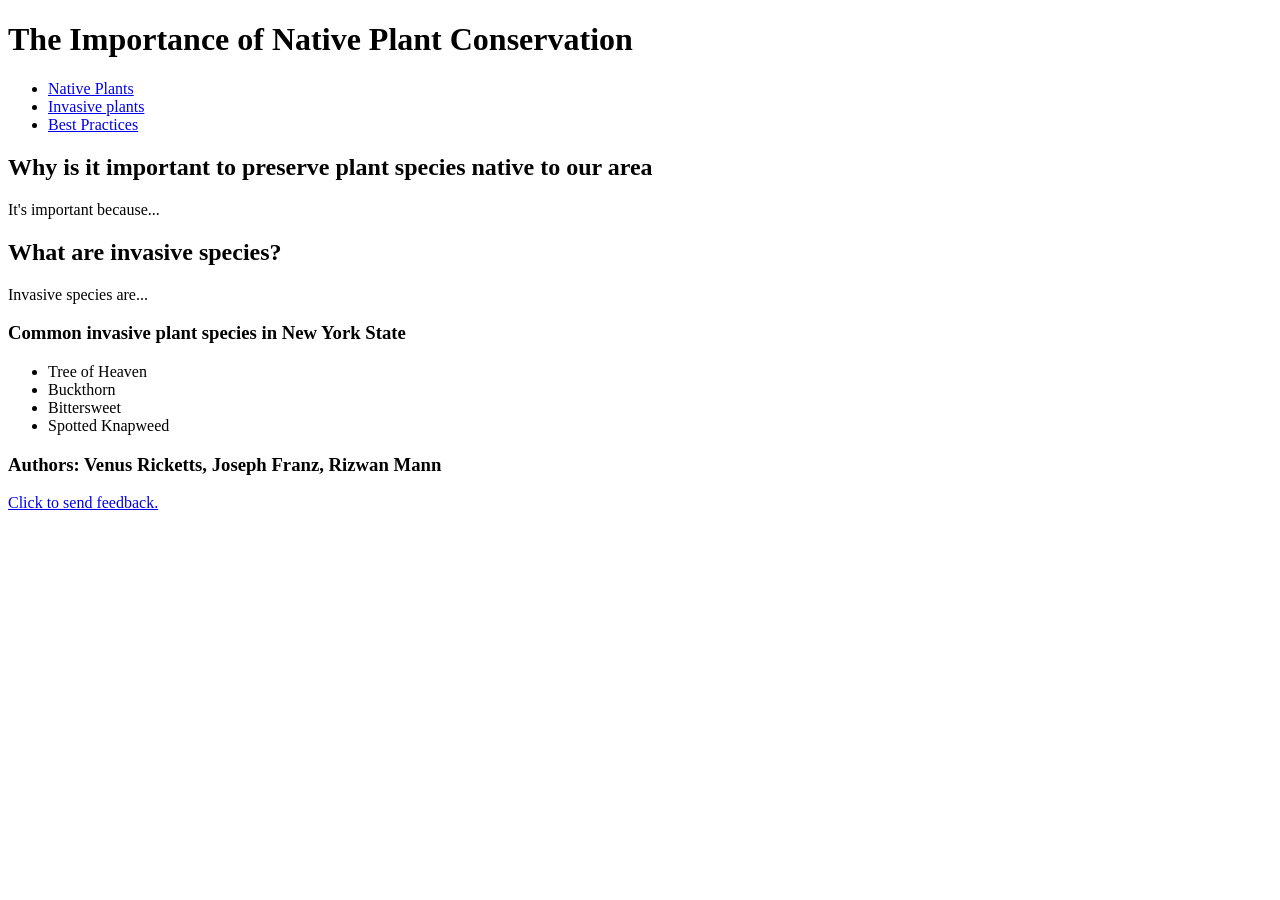
==== index.html @ ef7bb5b8 "Update navigation links and authors in index.html" ====
<!DOCTYPE html>
<html>
<head>
    <meta name="viewport" content="width=device-width, initial-scale=1" charset="utf-8" /> 
    <link rel="stylesheet" href="style.css">
    <title>Native Plants in New York State</title>
  </head>
  <body> 
   <header>
      <h1>The Importance of Native Plant Conservation</h1>
    </header>
  <nav>
    <ul>
      <li><a href="native.html">Native Plants</a></li>
      <li><a href="invasive.html">Invasive plants</a></li>
      <li><a href="bestprac.html">Best Practices</a></li>
    </ul>
    </nav>
    
    <main>
      <section id="importance">
        <h2> Why is it important to preserve plant species native to our area </h2>
        <p> It's important because... </p>
      </section>

      <section id="invasive">
        <h2> What are invasive species?</h2>
        <p> Invasive species are... </p>
      </section>
      
      <section id="common-invasive">
        <h3>Common invasive plant species in New York State </h3>
        <ul>
          <li> Tree of Heaven </li>
          <li> Buckthorn </li>
          <li> Bittersweet</li>
          <li> Spotted Knapweed </li>
        </ul>
      </section>
    </main>
   
  
  <footer>
    <h3>
      Authors: Venus Ricketts, Joseph Franz, Rizwan Mann
    </h3>
    <p><a href="mailto:vricketts@albany.edu">Click to send feedback.</a></p>
  </footer>

  </body>
<html>
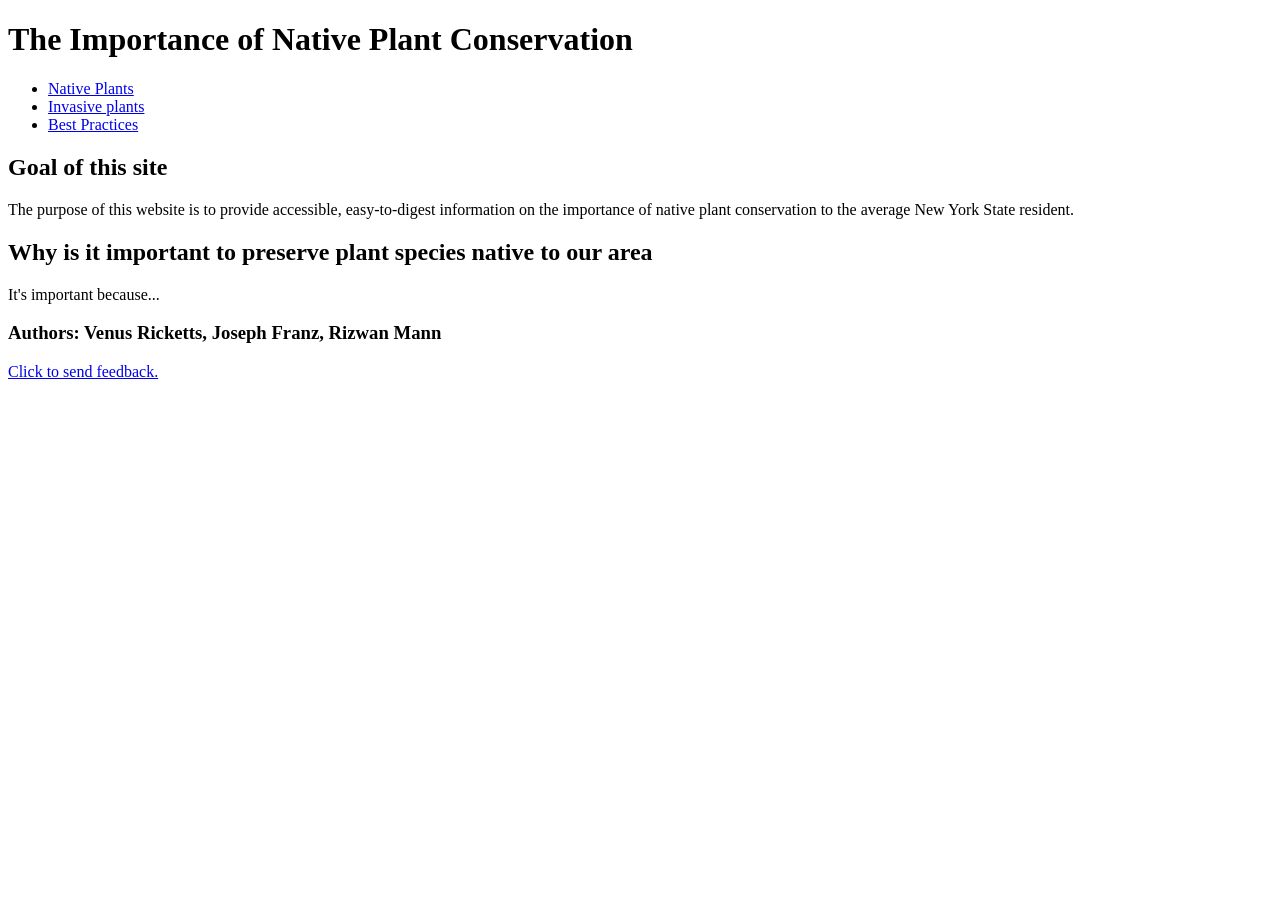
==== commit 8c70f96f: "Update index.html to remove invasive species sections Removed sections on invasive species and commo" ====
--- a/index.html
+++ b/index.html
@@ -17,25 +17,16 @@
     </ul>
     </nav>
     
-    <main>
+    <main>    
+      <section>
+          <h2> Goal of this site</h2>
+          <p>The purpose of this website is to provide accessible, easy-to-digest 
+            information on the importance of native plant conservation to the average 
+            New York State resident. </p>
+      </section>
       <section id="importance">
         <h2> Why is it important to preserve plant species native to our area </h2>
         <p> It's important because... </p>
-      </section>
-
-      <section id="invasive">
-        <h2> What are invasive species?</h2>
-        <p> Invasive species are... </p>
-      </section>
-      
-      <section id="common-invasive">
-        <h3>Common invasive plant species in New York State </h3>
-        <ul>
-          <li> Tree of Heaven </li>
-          <li> Buckthorn </li>
-          <li> Bittersweet</li>
-          <li> Spotted Knapweed </li>
-        </ul>
       </section>
     </main>
    
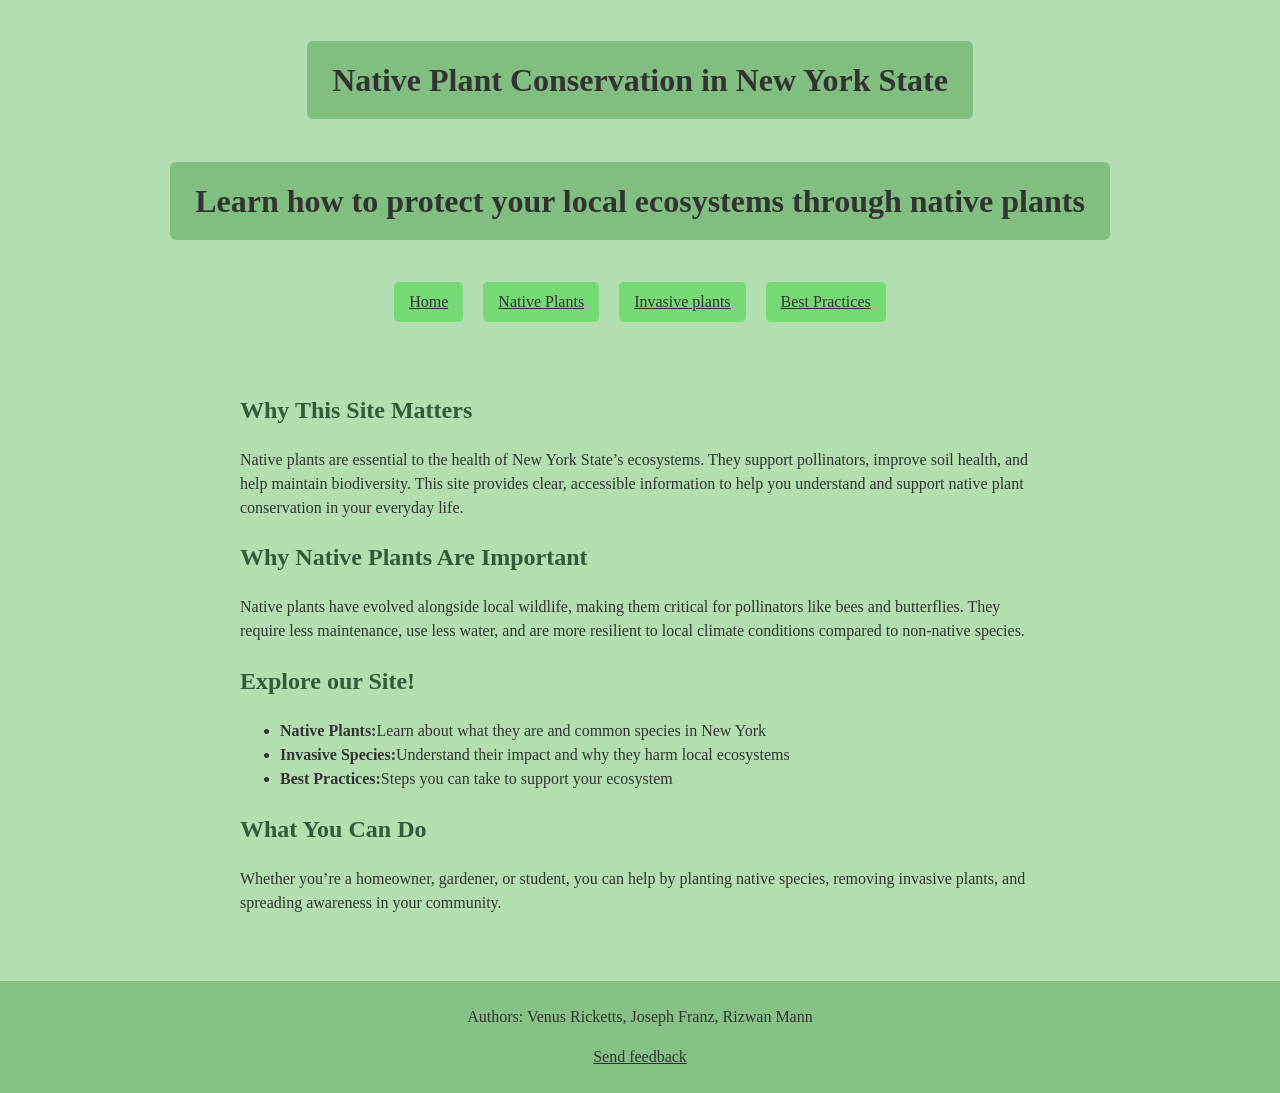
==== commit 65d8e6ef: "Revise index.html for improved content and structure Updated content and structure of the index.html" ====
--- a/index.html
+++ b/index.html
@@ -5,38 +5,65 @@
     <link rel="stylesheet" href="style.css">
     <title>Native Plants in New York State</title>
   </head>
-  <body> 
-   <header>
-      <h1>The Importance of Native Plant Conservation</h1>
+<body> 
+    <header>
+      <h1>Native Plant Conservation in New York State</h1>
+      <h1>Learn how to protect your local ecosystems through native plants</h1>
     </header>
-  <nav>
+<nav>
     <ul>
+      <li><a href="index.html">Home</a></li>
       <li><a href="native.html">Native Plants</a></li>
       <li><a href="invasive.html">Invasive plants</a></li>
       <li><a href="bestprac.html">Best Practices</a></li>
     </ul>
-    </nav>
+</nav>
     
-    <main>    
-      <section>
-          <h2> Goal of this site</h2>
-          <p>The purpose of this website is to provide accessible, easy-to-digest 
-            information on the importance of native plant conservation to the average 
-            New York State resident. </p>
+<main>    
+<!-- Intro Section-->
+    <section id= "importance">
+        <h2> Why This Site Matters </h2>
+        <p> 
+           Native plants are essential to the health of New York State’s ecosystems. 
+           They support pollinators, improve soil health, and help maintain biodiversity. 
+           This site provides clear, accessible information to help you understand and 
+           support native plant conservation in your everyday life.
+        </p>
       </section>
-      <section id="importance">
-        <h2> Why is it important to preserve plant species native to our area </h2>
-        <p> It's important because... </p>
+<!-- Importance Section-->
+     <section>
+          <h2>Why Native Plants Are Important</h2>
+          <p>
+             Native plants have evolved alongside local wildlife, making them critical 
+             for pollinators like bees and butterflies. They require less maintenance, 
+             use less water, and are more resilient to local climate conditions compared 
+             to non-native species.
+          </p>
       </section>
-    </main>
+<!--Quick Nav-->
+    <section>
+        <h2> Explore our Site!</h2>
+        <ul>
+            <li><strong>Native Plants:</strong>Learn about what they are and common species in New York</li>
+            <li><strong>Invasive Species:</strong>Understand their impact and why they harm local ecosystems</li>
+            <li><strong>Best Practices:</strong>Steps you can take to support your ecosystem</li>
+        </ul>
+    </section>
+<!--End Note-->
+    <section>
+    <h2>What You Can Do</h2>
+    <p>
+      Whether you’re a homeowner, gardener, or student, you can help by planting 
+      native species, removing invasive plants, and spreading awareness in your 
+      community.
+    </p>
+  </section>
+</main>
    
-  
-  <footer>
-    <h3>
-      Authors: Venus Ricketts, Joseph Franz, Rizwan Mann
-    </h3>
-    <p><a href="mailto:vricketts@albany.edu">Click to send feedback.</a></p>
-  </footer>
+<footer>
+    <p>Authors: Venus Ricketts, Joseph Franz, Rizwan Mann</p>
+    <p><a href="mailto:vricketts@albany.edu">Send feedback</a></p>
+ </footer>
 
-  </body>
+</body>
 <html>
--- a/style.css
+++ b/style.css
@@ -0,0 +1,100 @@
+/*Page Styling */
+body{
+  
+  margin: 0;
+  background-color: #B3DEAF;
+  color: #333;
+  line-height: 1.5;
+}
+
+
+/* Title */
+header{
+  text-align: center;
+  margin-top: 20px;
+}
+
+h1{
+  display: inline-block;
+  padding: 15px 25px;
+  border-radius: 6px;
+  background-color: #80BF80;
+}
+/* Navigation */
+
+nav a{
+  background-color: #75D975;
+  display: inline-block; 
+  padding: 8px 15px;
+  border-radius: 5px;
+}
+nav ul{
+  list-style: none;
+  padding: 0;
+  margin: 20px 0;
+  display: flex;
+  justify-content: center;
+  gap: 20px;
+}
+
+a{
+  color: #333
+}
+
+a:hover {
+  color: #067306
+}
+
+/*  Main */
+
+main{
+  padding: 30px;
+  max-width:  800px;
+  margin: auto;
+}
+
+h2, h3{
+  color: #2F5D3A;
+}
+
+/* Footer */
+
+footer {
+  background-color: #86C286;
+  text-align: center;
+  padding: 8px;
+  margin-top: 20px;
+}
+
+/* Media Queries */
+
+/* Tablet */
+@media (max-width: 768px) {
+
+  nav ul {
+    flex-direction: column;
+    align-items: center;
+  }
+
+  section {
+    padding: 20px;
+  }
+
+}
+
+/* Phone */
+@media (max-width: 480px) {
+
+  h1 {
+    font-size: 22px;
+  }
+
+  h2 {
+    font-size: 18px;
+  }
+
+  body {
+    font-size: 14px;
+  }
+
+}
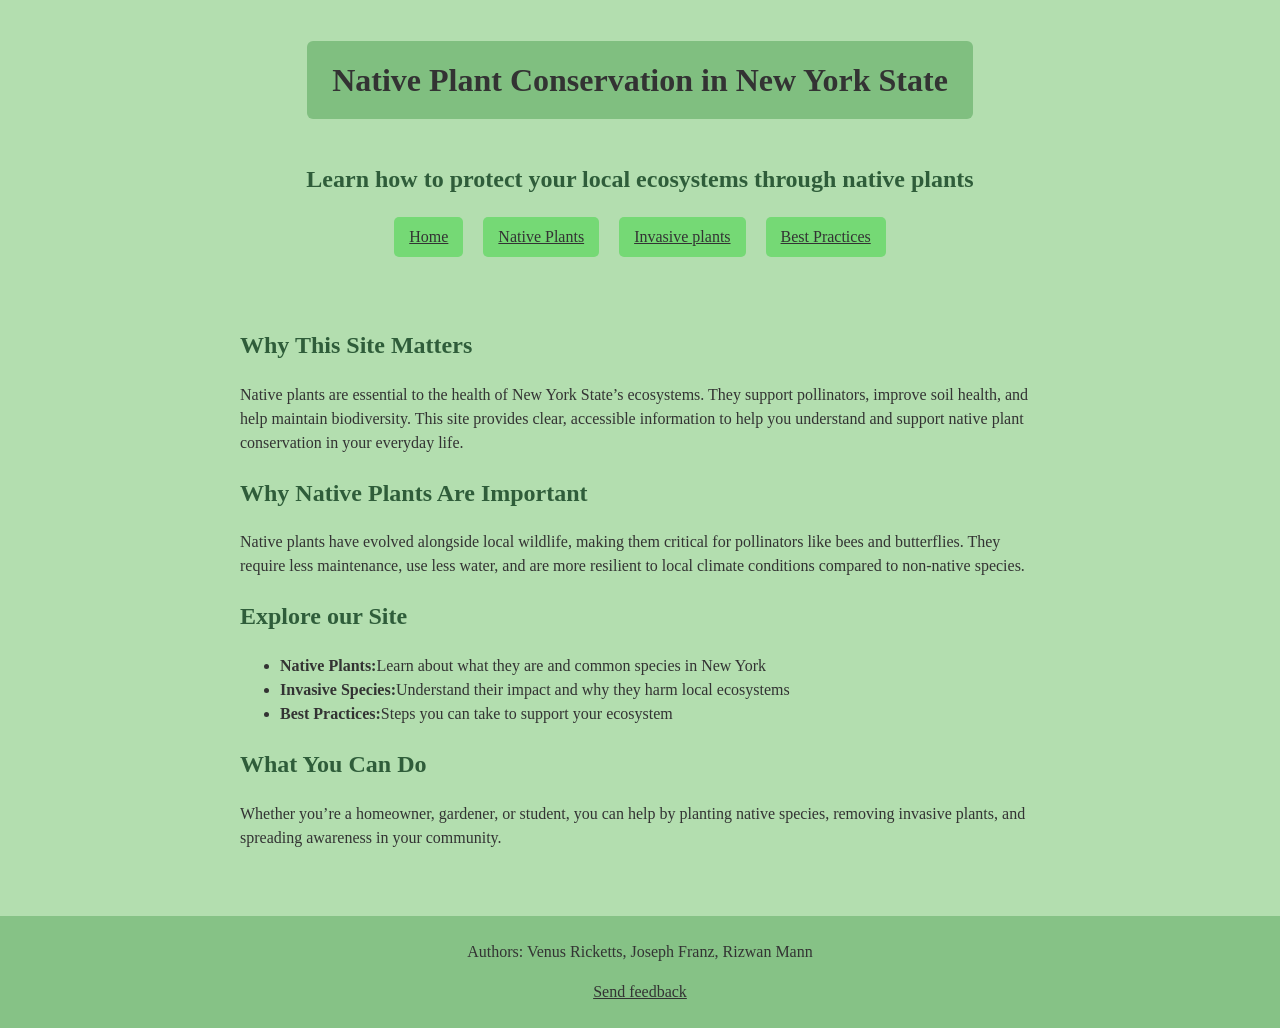
==== commit b4e6dd98: "Change header and section titles to h2" ====
--- a/index.html
+++ b/index.html
@@ -8,7 +8,7 @@
 <body> 
     <header>
       <h1>Native Plant Conservation in New York State</h1>
-      <h1>Learn how to protect your local ecosystems through native plants</h1>
+      <h2>Learn how to protect your local ecosystems through native plants</h2>
     </header>
 <nav>
     <ul>
@@ -42,7 +42,7 @@
       </section>
 <!--Quick Nav-->
     <section>
-        <h2> Explore our Site!</h2>
+        <h2> Explore our Site</h2>
         <ul>
             <li><strong>Native Plants:</strong>Learn about what they are and common species in New York</li>
             <li><strong>Invasive Species:</strong>Understand their impact and why they harm local ecosystems</li>
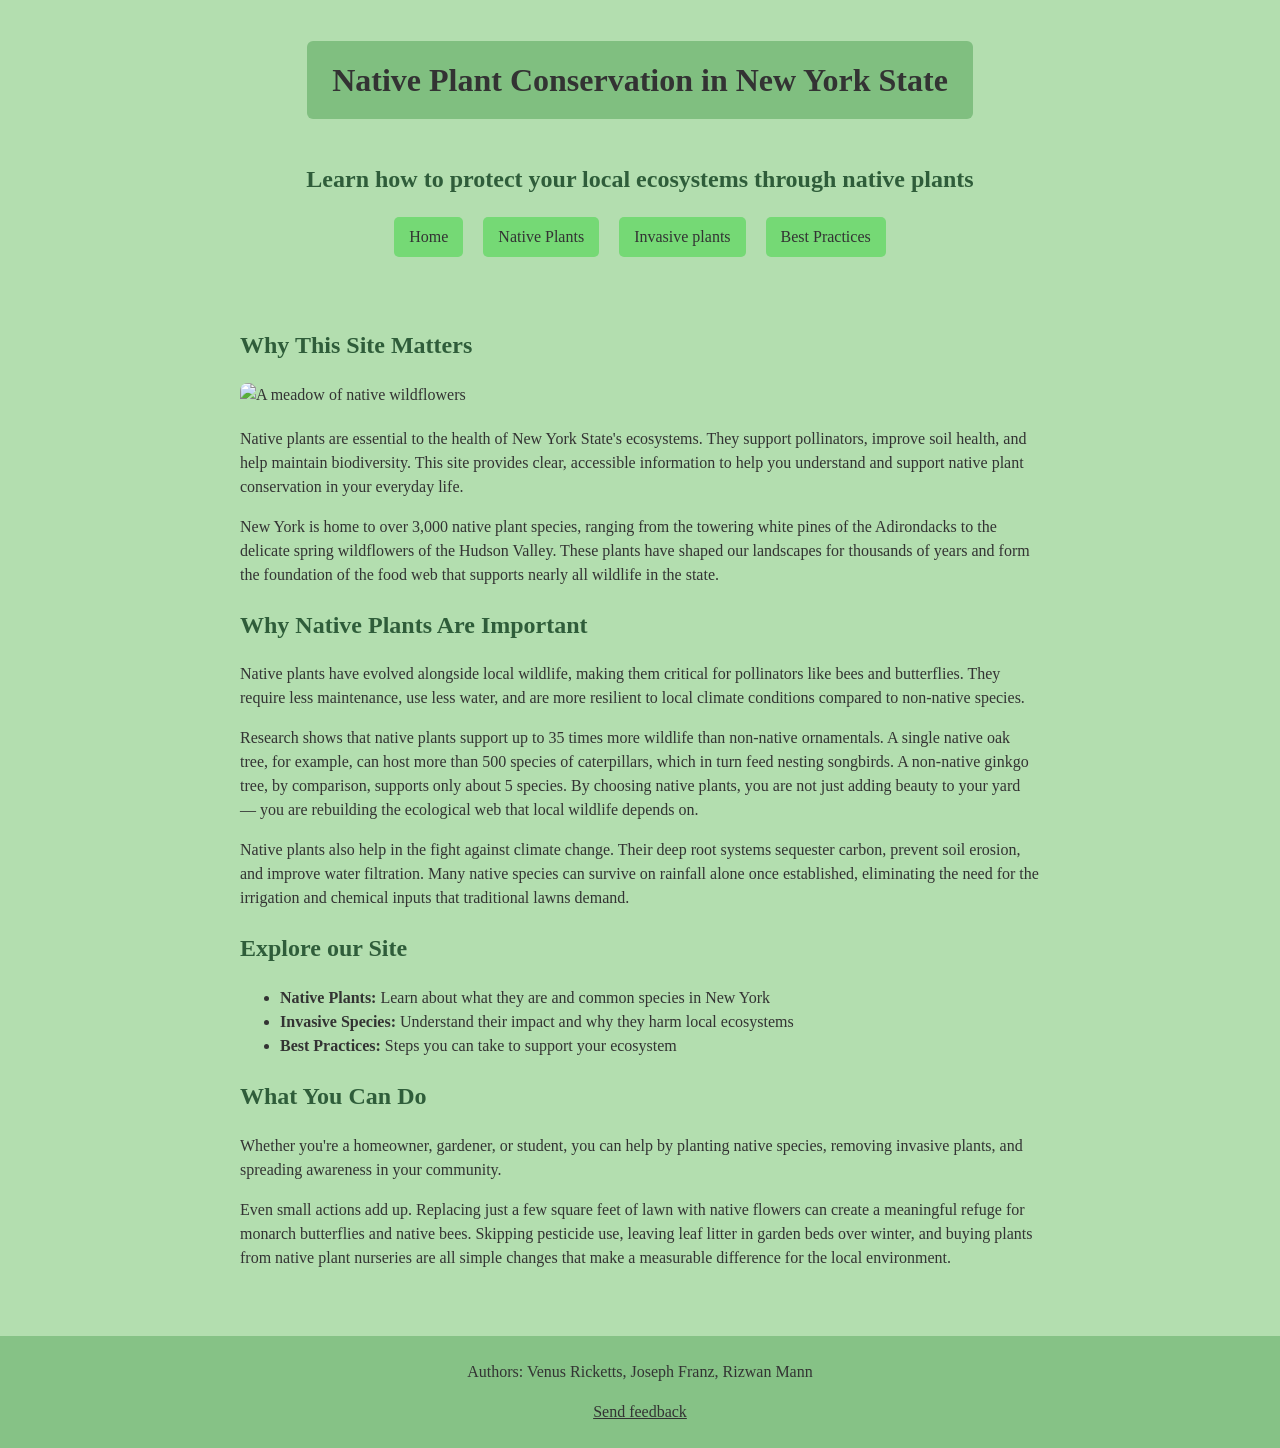
==== commit ec3b1a07: "Update index.html" ====
--- a/index.html
+++ b/index.html
@@ -23,11 +23,18 @@
 <!-- Intro Section-->
     <section id= "importance">
         <h2> Why This Site Matters </h2>
+        <img src="https://commons.wikimedia.org/wiki/Special:FilePath/Wildflower_meadow_at_Forty_Hall_Farm,_London_(2).jpg?width=700" alt="A meadow of native wildflowers" style="max-width: 100%; height: auto; border-radius: 8px; display: block; margin: 0 auto 20px auto;">
         <p> 
-           Native plants are essential to the health of New York State’s ecosystems. 
+           Native plants are essential to the health of New York State's ecosystems. 
            They support pollinators, improve soil health, and help maintain biodiversity. 
            This site provides clear, accessible information to help you understand and 
            support native plant conservation in your everyday life.
+        </p>
+        <p>
+            New York is home to over 3,000 native plant species, ranging from the towering 
+            white pines of the Adirondacks to the delicate spring wildflowers of the Hudson 
+            Valley. These plants have shaped our landscapes for thousands of years and form 
+            the foundation of the food web that supports nearly all wildlife in the state.
         </p>
       </section>
 <!-- Importance Section-->
@@ -39,23 +46,44 @@
              use less water, and are more resilient to local climate conditions compared 
              to non-native species.
           </p>
+          <p>
+             Research shows that native plants support up to 35 times more wildlife than 
+             non-native ornamentals. A single native oak tree, for example, can host more 
+             than 500 species of caterpillars, which in turn feed nesting songbirds. 
+             A non-native ginkgo tree, by comparison, supports only about 5 species. 
+             By choosing native plants, you are not just adding beauty to your yard — 
+             you are rebuilding the ecological web that local wildlife depends on.
+          </p>
+          <p>
+             Native plants also help in the fight against climate change. Their deep root 
+             systems sequester carbon, prevent soil erosion, and improve water filtration. 
+             Many native species can survive on rainfall alone once established, eliminating 
+             the need for the irrigation and chemical inputs that traditional lawns demand.
+          </p>
       </section>
 <!--Quick Nav-->
     <section>
         <h2> Explore our Site</h2>
         <ul>
-            <li><strong>Native Plants:</strong>Learn about what they are and common species in New York</li>
-            <li><strong>Invasive Species:</strong>Understand their impact and why they harm local ecosystems</li>
-            <li><strong>Best Practices:</strong>Steps you can take to support your ecosystem</li>
+            <li><strong>Native Plants:</strong> Learn about what they are and common species in New York</li>
+            <li><strong>Invasive Species:</strong> Understand their impact and why they harm local ecosystems</li>
+            <li><strong>Best Practices:</strong> Steps you can take to support your ecosystem</li>
         </ul>
     </section>
 <!--End Note-->
     <section>
     <h2>What You Can Do</h2>
     <p>
-      Whether you’re a homeowner, gardener, or student, you can help by planting 
+      Whether you're a homeowner, gardener, or student, you can help by planting 
       native species, removing invasive plants, and spreading awareness in your 
       community.
+    </p>
+    <p>
+      Even small actions add up. Replacing just a few square feet of lawn with native 
+      flowers can create a meaningful refuge for monarch butterflies and native bees. 
+      Skipping pesticide use, leaving leaf litter in garden beds over winter, and 
+      buying plants from native plant nurseries are all simple changes that make a 
+      measurable difference for the local environment.
     </p>
   </section>
 </main>
@@ -64,6 +92,5 @@
     <p>Authors: Venus Ricketts, Joseph Franz, Rizwan Mann</p>
     <p><a href="mailto:vricketts@albany.edu">Send feedback</a></p>
  </footer>
-
 </body>
 <html>
--- a/style.css
+++ b/style.css
@@ -27,6 +27,7 @@
   display: inline-block; 
   padding: 8px 15px;
   border-radius: 5px;
+  text-decoration: none;
 }
 nav ul{
   list-style: none;
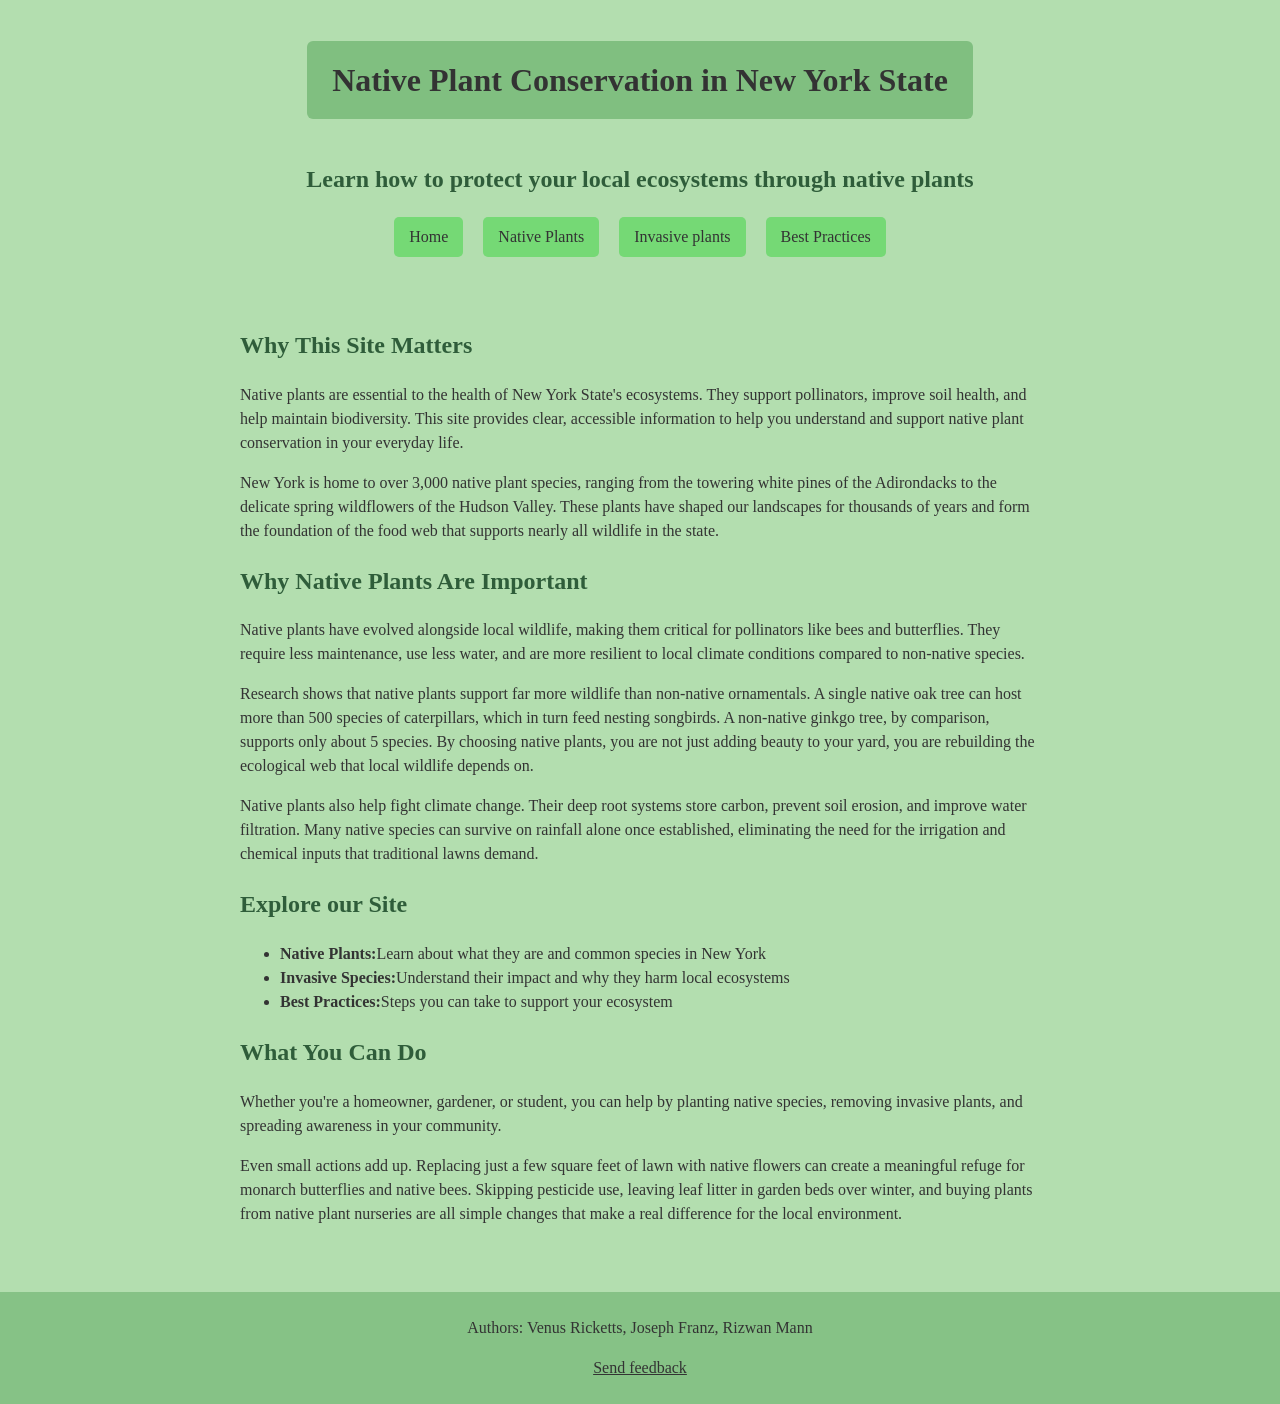
==== commit 48bddeca: "Update index.html" ====
--- a/index.html
+++ b/index.html
@@ -23,7 +23,6 @@
 <!-- Intro Section-->
     <section id= "importance">
         <h2> Why This Site Matters </h2>
-        <img src="https://commons.wikimedia.org/wiki/Special:FilePath/Wildflower_meadow_at_Forty_Hall_Farm,_London_(2).jpg?width=700" alt="A meadow of native wildflowers" style="max-width: 100%; height: auto; border-radius: 8px; display: block; margin: 0 auto 20px auto;">
         <p> 
            Native plants are essential to the health of New York State's ecosystems. 
            They support pollinators, improve soil health, and help maintain biodiversity. 
@@ -31,10 +30,10 @@
            support native plant conservation in your everyday life.
         </p>
         <p>
-            New York is home to over 3,000 native plant species, ranging from the towering 
-            white pines of the Adirondacks to the delicate spring wildflowers of the Hudson 
-            Valley. These plants have shaped our landscapes for thousands of years and form 
-            the foundation of the food web that supports nearly all wildlife in the state.
+           New York is home to over 3,000 native plant species, ranging from the towering 
+           white pines of the Adirondacks to the delicate spring wildflowers of the Hudson 
+           Valley. These plants have shaped our landscapes for thousands of years and form 
+           the foundation of the food web that supports nearly all wildlife in the state.
         </p>
       </section>
 <!-- Importance Section-->
@@ -47,27 +46,27 @@
              to non-native species.
           </p>
           <p>
-             Research shows that native plants support up to 35 times more wildlife than 
-             non-native ornamentals. A single native oak tree, for example, can host more 
-             than 500 species of caterpillars, which in turn feed nesting songbirds. 
-             A non-native ginkgo tree, by comparison, supports only about 5 species. 
-             By choosing native plants, you are not just adding beauty to your yard — 
-             you are rebuilding the ecological web that local wildlife depends on.
+             Research shows that native plants support far more wildlife than non-native 
+             ornamentals. A single native oak tree can host more than 500 species of 
+             caterpillars, which in turn feed nesting songbirds. A non-native ginkgo tree, 
+             by comparison, supports only about 5 species. By choosing native plants, you 
+             are not just adding beauty to your yard, you are rebuilding the ecological 
+             web that local wildlife depends on.
           </p>
           <p>
-             Native plants also help in the fight against climate change. Their deep root 
-             systems sequester carbon, prevent soil erosion, and improve water filtration. 
-             Many native species can survive on rainfall alone once established, eliminating 
-             the need for the irrigation and chemical inputs that traditional lawns demand.
+             Native plants also help fight climate change. Their deep root systems store 
+             carbon, prevent soil erosion, and improve water filtration. Many native 
+             species can survive on rainfall alone once established, eliminating the 
+             need for the irrigation and chemical inputs that traditional lawns demand.
           </p>
       </section>
 <!--Quick Nav-->
     <section>
         <h2> Explore our Site</h2>
         <ul>
-            <li><strong>Native Plants:</strong> Learn about what they are and common species in New York</li>
-            <li><strong>Invasive Species:</strong> Understand their impact and why they harm local ecosystems</li>
-            <li><strong>Best Practices:</strong> Steps you can take to support your ecosystem</li>
+            <li><strong>Native Plants:</strong>Learn about what they are and common species in New York</li>
+            <li><strong>Invasive Species:</strong>Understand their impact and why they harm local ecosystems</li>
+            <li><strong>Best Practices:</strong>Steps you can take to support your ecosystem</li>
         </ul>
     </section>
 <!--End Note-->
@@ -83,7 +82,7 @@
       flowers can create a meaningful refuge for monarch butterflies and native bees. 
       Skipping pesticide use, leaving leaf litter in garden beds over winter, and 
       buying plants from native plant nurseries are all simple changes that make a 
-      measurable difference for the local environment.
+      real difference for the local environment.
     </p>
   </section>
 </main>
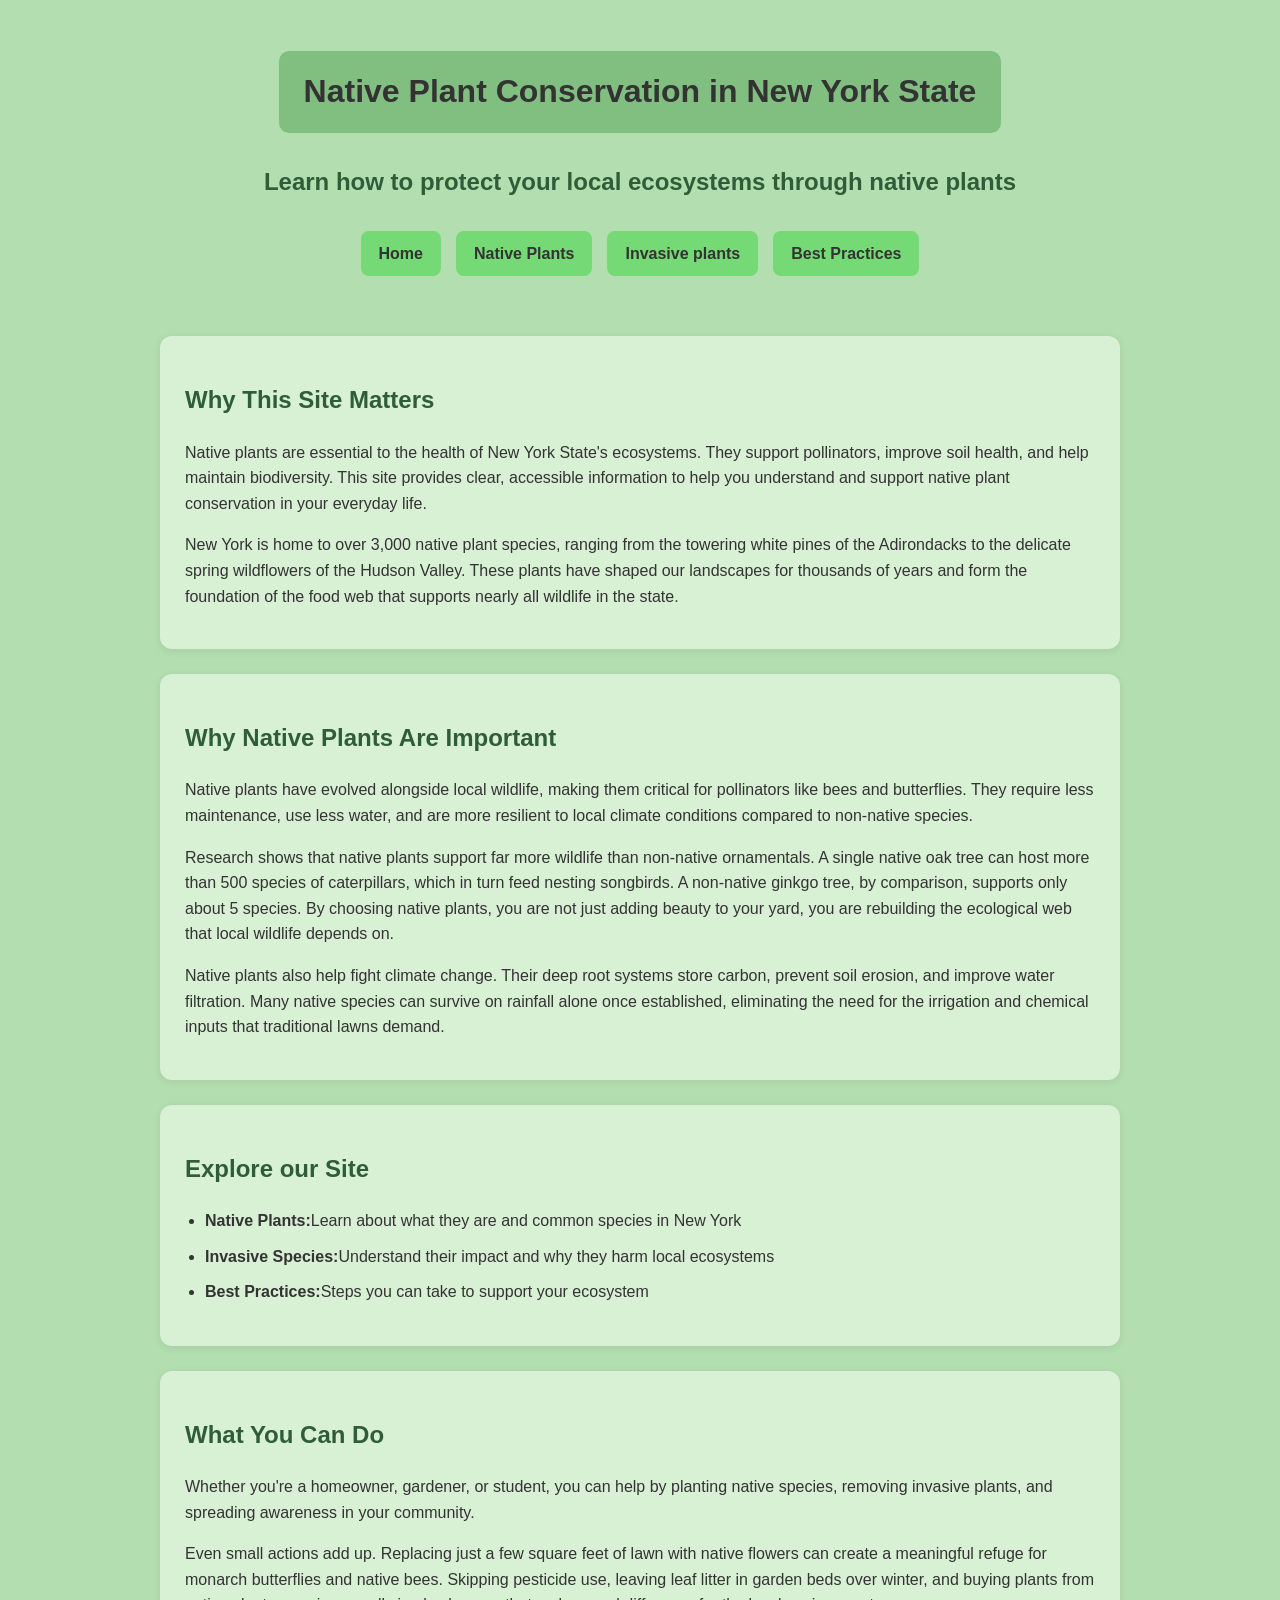
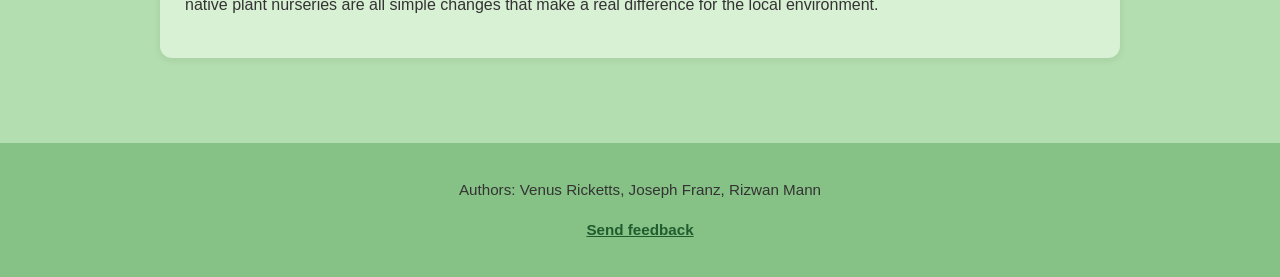
==== commit 7f94d354: "Add FAQ toggle functionality with JavaScript" ====
--- a/index.html
+++ b/index.html
@@ -86,7 +86,26 @@
     </p>
   </section>
 </main>
-   
+   <script>
+  // Select all FAQ buttons
+  const questions = document.querySelectorAll('.faq-question');
+
+  questions.forEach(button => {
+    button.addEventListener('click', () => {
+      const faqItem = button.parentElement;
+
+      // Toggle the 'active' class on the clicked item
+      faqItem.classList.toggle('active');
+
+      // Optional: Close other open questions when one is clicked
+      document.querySelectorAll('.faq-item').forEach(otherItem => {
+        if (otherItem !== faqItem) {
+          otherItem.classList.remove('active');
+        }
+      });
+    });
+  });
+</script>
 <footer>
     <p>Authors: Venus Ricketts, Joseph Franz, Rizwan Mann</p>
     <p><a href="mailto:vricketts@albany.edu">Send feedback</a></p>
--- a/style.css
+++ b/style.css
@@ -1,61 +1,166 @@
-/*Page Styling */
-body{
-  
+/* Global Styling */
+
+* {
+  box-sizing: border-box;
+}
+
+body {
   margin: 0;
+  font-family: Arial, Helvetica, sans-serif;
   background-color: #B3DEAF;
   color: #333;
-  line-height: 1.5;
-}
-
-
-/* Title */
-header{
+  line-height: 1.6;
+}
+
+/* Header */
+
+header {
   text-align: center;
-  margin-top: 20px;
-}
-
-h1{
+  padding: 30px 20px 10px;
+}
+
+h1 {
   display: inline-block;
   padding: 15px 25px;
-  border-radius: 6px;
+  border-radius: 10px;
   background-color: #80BF80;
-}
+  margin-bottom: 10px;
+}
+
+h2,
+h3 {
+  color: #2F5D3A;
+}
+
 /* Navigation */
 
-nav a{
-  background-color: #75D975;
-  display: inline-block; 
-  padding: 8px 15px;
-  border-radius: 5px;
-  text-decoration: none;
-}
-nav ul{
+nav {
+  margin-bottom: 30px;
+}
+
+nav ul {
   list-style: none;
   padding: 0;
-  margin: 20px 0;
+  margin: 0 auto;
   display: flex;
   justify-content: center;
+  flex-wrap: wrap;
+  gap: 15px;
+}
+
+nav a {
+  background-color: #75D975;
+  display: inline-block;
+  padding: 10px 18px;
+  border-radius: 8px;
+  text-decoration: none;
+  color: #333;
+  font-weight: bold;
+  transition: all 0.3s ease;
+}
+
+nav a:hover {
+  background-color: #4fa84f;
+  color: white;
+  transform: translateY(-2px);
+}
+
+nav a:focus {
+  outline: 3px solid #1f4d1f;
+  outline-offset: 2px;
+}
+
+/* Main Content */
+
+main {
+  max-width: 1000px;
+  margin: auto;
+  padding: 20px;
+}
+
+/* Sections */
+
+section {
+  background-color: #d8f0d4;
+  padding: 25px;
+  margin-bottom: 25px;
+  border-radius: 12px;
+  box-shadow: 0 2px 8px rgba(0, 0, 0, 0.08);
+}
+
+/* Text + Links */
+
+p {
+  margin-bottom: 15px;
+}
+
+a {
+  color: #1f5c2e;
+}
+
+a:hover {
+  color: #067306;
+}
+
+/* Lists */
+
+ul {
+  padding-left: 20px;
+}
+
+li {
+  margin-bottom: 10px;
+}
+
+/* Hero Section */
+
+.hero {
+  text-align: center;
+  padding: 50px 20px;
+  background-color: #9ed89a;
+  border-radius: 12px;
+  margin: 20px;
+}
+
+/* Plant Grid */
+
+.plant-grid {
+  display: grid;
+  grid-template-columns: repeat(auto-fit, minmax(220px, 1fr));
   gap: 20px;
-}
-
-a{
-  color: #333
-}
-
-a:hover {
-  color: #067306
-}
-
-/*  Main */
-
-main{
-  padding: 30px;
-  max-width:  800px;
-  margin: auto;
-}
-
-h2, h3{
-  color: #2F5D3A;
+  margin-top: 20px;
+}
+
+.plant-card,
+.practice-card {
+  background-color: white;
+  padding: 20px;
+  border-radius: 12px;
+  transition: transform 0.3s ease;
+  box-shadow: 0 2px 8px rgba(0, 0, 0, 0.1);
+}
+
+.plant-card:hover,
+.practice-card:hover {
+  transform: translateY(-5px);
+}
+
+/* Practice Section */
+
+.practice-container {
+  display: grid;
+  grid-template-columns: repeat(auto-fit, minmax(250px, 1fr));
+  gap: 20px;
+}
+
+/* Info Box */
+
+.info-box {
+  margin-top: 20px;
+  padding: 15px;
+  background-color: #eef9ec;
+  border-left: 5px solid #4fa84f;
+  border-radius: 8px;
 }
 
 /* Footer */
@@ -63,39 +168,81 @@
 footer {
   background-color: #86C286;
   text-align: center;
-  padding: 8px;
-  margin-top: 20px;
-}
-
-/* Media Queries */
-
-/* Tablet */
+  padding: 20px;
+  margin-top: 40px;
+  font-size: 0.95rem;
+}
+
+footer a {
+  font-weight: bold;
+}
+
+/* Images */
+
+img {
+  max-width: 100%;
+  height: auto;
+  border-radius: 10px;
+}
+
+/* Tablet Responsive */
+
 @media (max-width: 768px) {
+
+  header {
+    padding: 20px 15px;
+  }
 
   nav ul {
     flex-direction: column;
     align-items: center;
   }
 
+  nav a {
+    width: 220px;
+    text-align: center;
+  }
+
   section {
     padding: 20px;
   }
 
-}
-
-/* Phone */
+  .hero {
+    padding: 40px 15px;
+  }
+}
+
+/* Phone Responsive */
+
 @media (max-width: 480px) {
-
-  h1 {
-    font-size: 22px;
-  }
-
-  h2 {
-    font-size: 18px;
-  }
 
   body {
     font-size: 14px;
   }
 
-}
+  h1 {
+    font-size: 1.6rem;
+    padding: 12px 18px;
+  }
+
+  h2 {
+    font-size: 1.3rem;
+  }
+
+  main {
+    padding: 15px;
+  }
+
+  section {
+    padding: 18px;
+  }
+
+  nav a {
+    width: 100%;
+    max-width: 250px;
+  }
+
+  .hero {
+    padding: 30px 10px;
+  }
+}
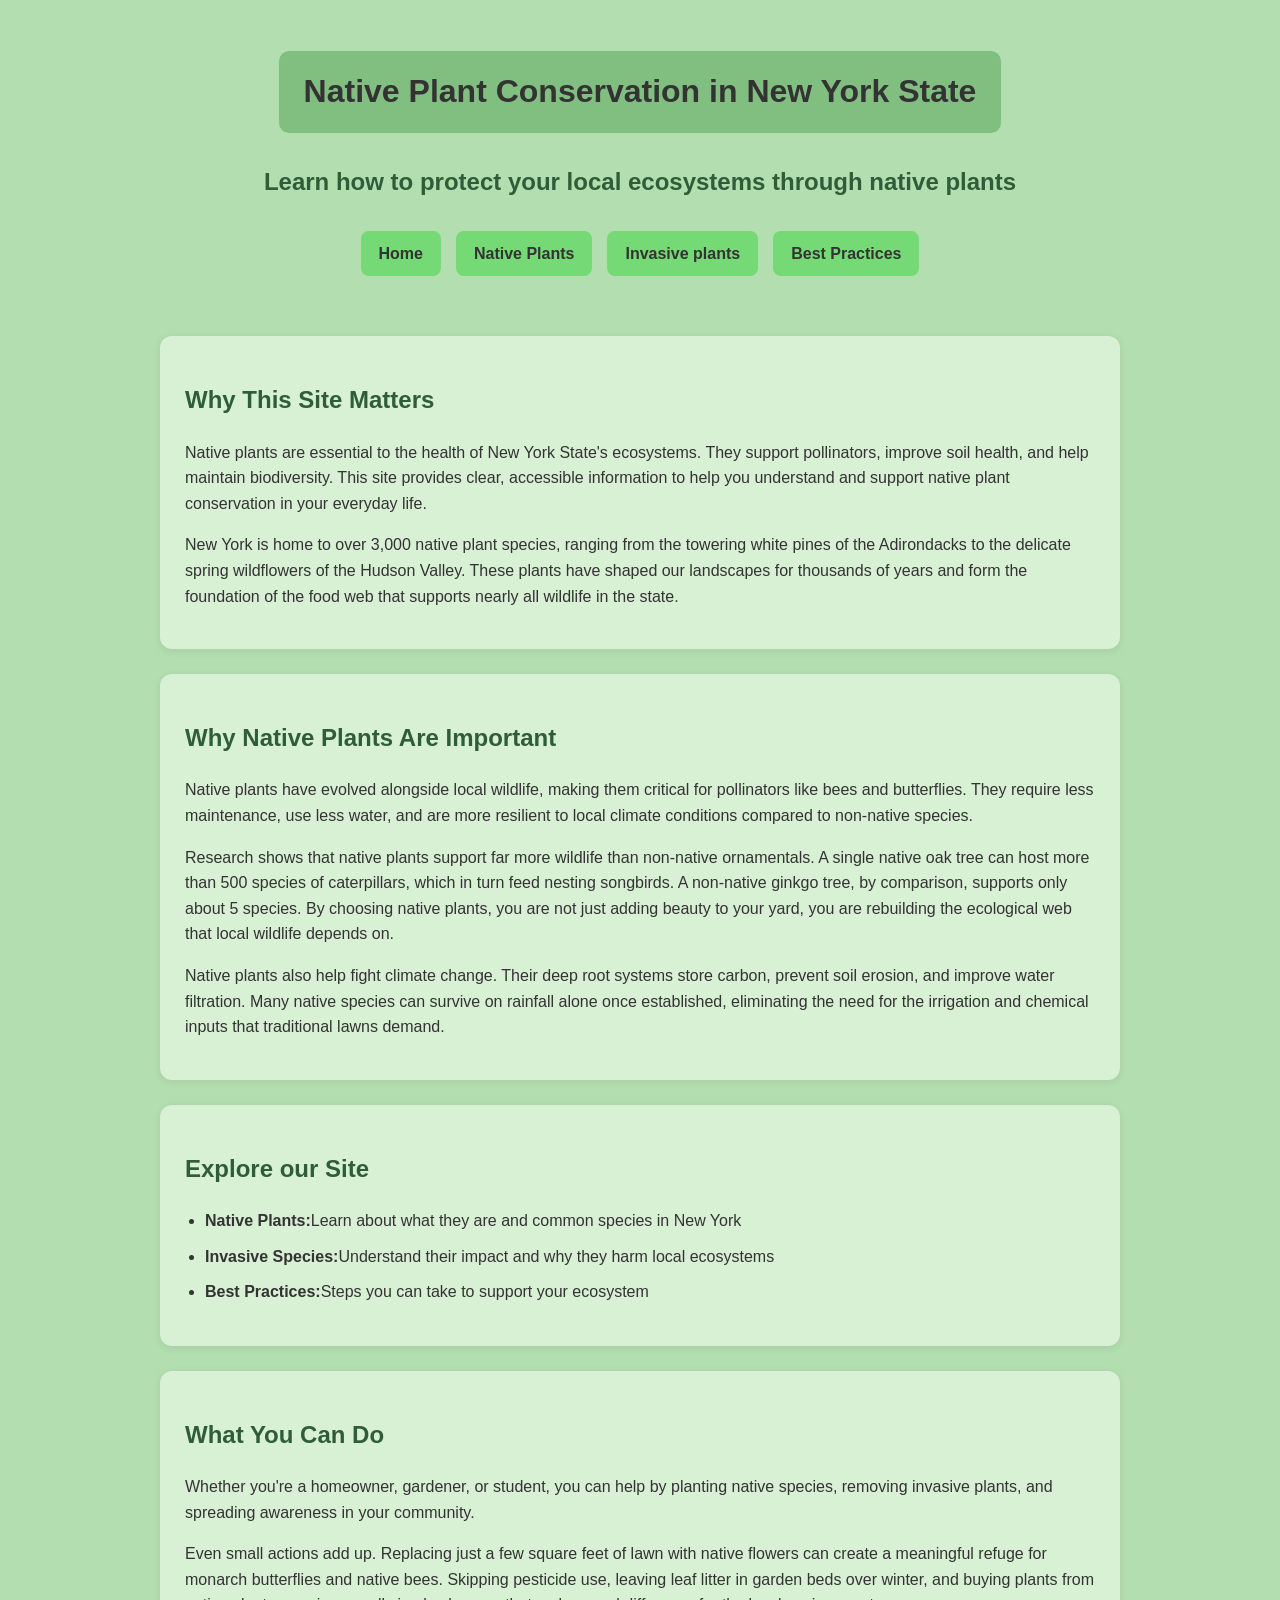
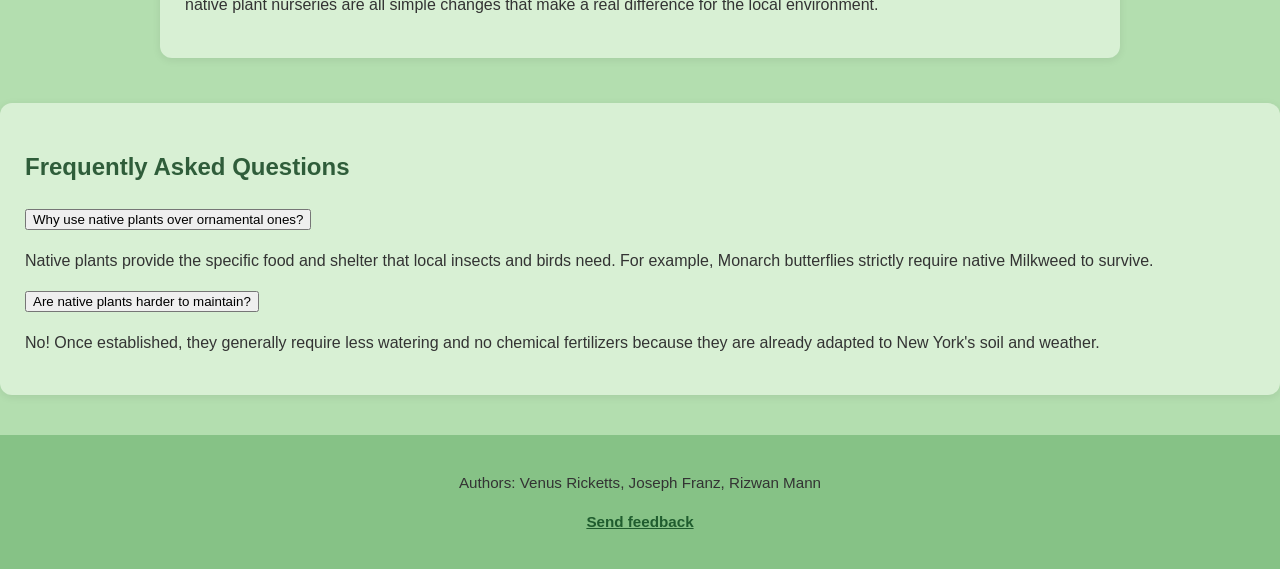
==== commit d3acef0b: "Add FAQ section with questions and answers" ====
--- a/index.html
+++ b/index.html
@@ -86,8 +86,26 @@
     </p>
   </section>
 </main>
+
+    <section id="faq">
+        <h2>Frequently Asked Questions</h2>
+        
+        <div class="faq-item">
+            <button class="faq-question">Why use native plants over ornamental ones?</button>
+            <div class="faq-answer">
+                <p>Native plants provide the specific food and shelter that local insects and birds need. For example, Monarch butterflies strictly require native Milkweed to survive.</p>
+            </div>
+        </div>
+
+        <div class="faq-item">
+            <button class="faq-question">Are native plants harder to maintain?</button>
+            <div class="faq-answer">
+                <p>No! Once established, they generally require less watering and no chemical fertilizers because they are already adapted to New York's soil and weather.</p>
+            </div>
+        </div>
+    </section>
+    
    <script>
-  // Select all FAQ buttons
   const questions = document.querySelectorAll('.faq-question');
 
   questions.forEach(button => {
